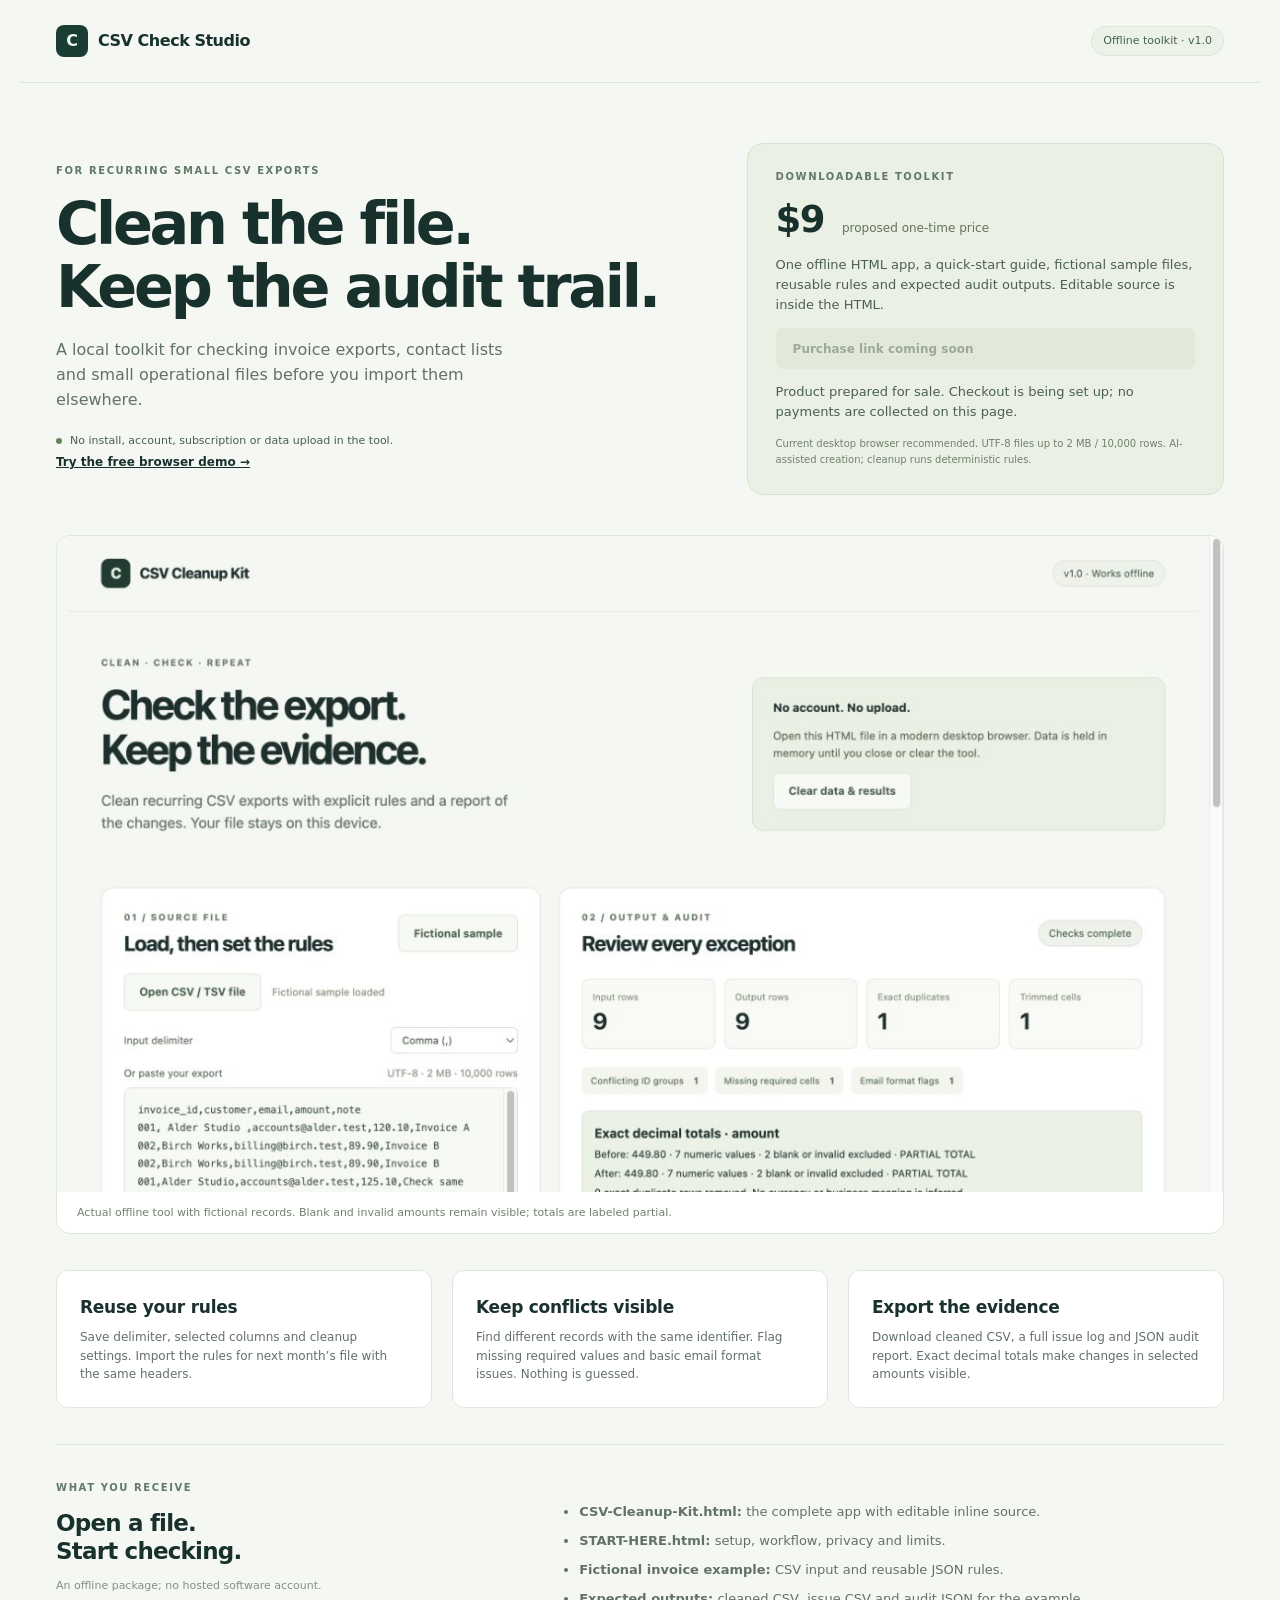
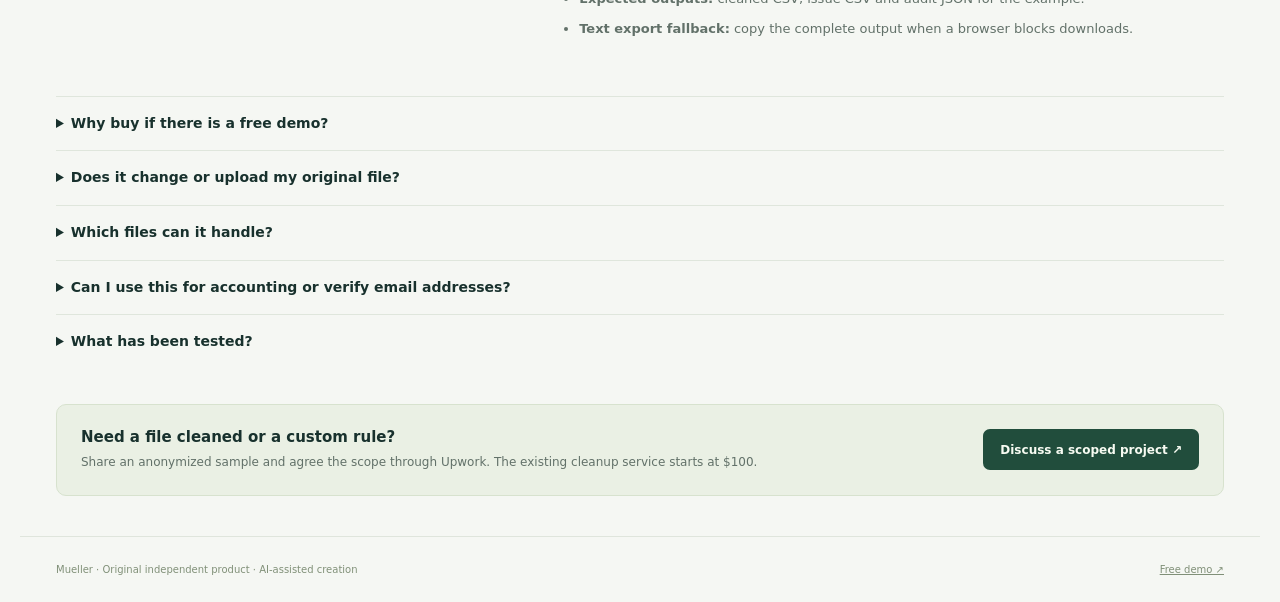
==== kit.html @ 8b0fa78a "Add CSV Cleanup Kit product preview and preserve free demo" ====
<!doctype html><html lang="en"><head><meta charset="utf-8"><meta name="viewport" content="width=device-width,initial-scale=1"><meta name="description" content="An offline CSV cleanup toolkit for small recurring exports. Reusable rules, identifier conflict flags, exact decimal totals and full audit exports."><title>CSV Cleanup Kit · Small exports, checked locally</title><link rel="stylesheet" href="style.css"><style>.product-intro{display:grid;grid-template-columns:1.3fr 1fr;gap:70px;padding:60px 36px 40px;align-items:center}.product-intro h1{font-size:clamp(38px,4.6vw,60px)}.product-shot{margin:0 36px;border:1px solid #dfe6dc;border-radius:14px;overflow:hidden;background:#fff}.product-shot img{display:block;width:100%;height:auto}.product-shot figcaption{padding:12px 20px;color:#71806f;font-size:11px}.benefits{display:grid;grid-template-columns:repeat(3,1fr);gap:20px;padding:36px}.benefits article{padding:23px;border:1px solid #dfe6dc;background:white;border-radius:12px}.benefits h3{margin:0 0 8px;font-size:17px}.benefits p{font-size:12px;color:#627169;margin:0}.included{display:grid;grid-template-columns:1fr 1.5fr;gap:60px;margin:0 36px;padding:35px 0;border-top:1px solid #dfe6dc}.included ul{padding-left:20px;font-size:13px;color:#627169}.included li{margin:9px 0}.faq{margin:0 36px 35px}.faq details{padding:16px 0;border-top:1px solid #dfe6dc;font-size:12px;color:#627169}.faq summary{font-size:14px;color:#18312d;font-weight:650;cursor:pointer}.coming{background:#dbe4d2;color:#506448;width:100%;cursor:default}.no-checkout{font-size:11px;color:#617966}.demo-link{display:inline-flex;align-items:center;gap:10px;margin-top:4px;font-size:12px;font-weight:650}.kit-banner{border:1px solid #d7e2ce;border-radius:10px;background:#eaf0e4;padding:20px 24px;margin:0 36px 40px;display:flex;gap:20px;align-items:center;justify-content:space-between}.kit-banner p{font-size:12px;margin:3px 0;color:#627169}.kit-banner strong{font-size:15px}@media(max-width:850px){.product-intro{gap:25px}.benefits{gap:12px}.included{gap:25px}}@media(max-width:560px){.product-intro{grid-template-columns:1fr;padding:35px 20px}.product-shot,.included,.faq{margin-left:20px;margin-right:20px}.benefits{grid-template-columns:1fr;padding:25px 20px}.included{grid-template-columns:1fr;gap:10px}.kit-banner{margin:0 20px 30px;display:block}.kit-banner .button{margin-top:15px}}</style></head><body>
<header class="topbar"><a class="brand" href="./"><span class="mark">C</span> CSV Check Studio</a><span class="badge">Offline toolkit · v1.0</span></header>
<main><section class="product-intro"><div><p class="eyebrow">FOR RECURRING SMALL CSV EXPORTS</p><h1>Clean the file.<br>Keep the audit trail.</h1><p class="lead">A local toolkit for checking invoice exports, contact lists and small operational files before you import them elsewhere.</p><div class="privacy"><span class="dot"></span>No install, account, subscription or data upload in the tool.</div><a class="demo-link" href="./#demo">Try the free browser demo →</a></div><aside class="offer"><p class="eyebrow">DOWNLOADABLE TOOLKIT</p><div class="price">$9 <span>proposed one-time price</span></div><p>One offline HTML app, a quick-start guide, fictional sample files, reusable rules and expected audit outputs. Editable source is inside the HTML.</p><button class="button coming" disabled>Purchase link coming soon</button><p class="no-checkout">Product prepared for sale. Checkout is being set up; no payments are collected on this page.</p><p class="fine">Current desktop browser recommended. UTF-8 files up to 2 MB / 10,000 rows. AI-assisted creation; cleanup runs deterministic rules.</p></aside></section>
<figure class="product-shot"><img src="kit-cover.jpg" alt="Actual CSV Cleanup Kit interface showing a fictional 9-row invoice export, one duplicate and review flags"><figcaption>Actual offline tool with fictional records. Blank and invalid amounts remain visible; totals are labeled partial.</figcaption></figure>
<section class="benefits"><article><h3>Reuse your rules</h3><p>Save delimiter, selected columns and cleanup settings. Import the rules for next month’s file with the same headers.</p></article><article><h3>Keep conflicts visible</h3><p>Find different records with the same identifier. Flag missing required values and basic email format issues. Nothing is guessed.</p></article><article><h3>Export the evidence</h3><p>Download cleaned CSV, a full issue log and JSON audit report. Exact decimal totals make changes in selected amounts visible.</p></article></section>
<section class="included"><div><p class="eyebrow">WHAT YOU RECEIVE</p><h2>Open a file.<br>Start checking.</h2><p class="small muted">An offline package; no hosted software account.</p></div><ul><li><strong>CSV-Cleanup-Kit.html:</strong> the complete app with editable inline source.</li><li><strong>START-HERE.html:</strong> setup, workflow, privacy and limits.</li><li><strong>Fictional invoice example:</strong> CSV input and reusable JSON rules.</li><li><strong>Expected outputs:</strong> cleaned CSV, issue CSV and audit JSON for the example.</li><li><strong>Text export fallback:</strong> copy the complete output when a browser blocks downloads.</li></ul></section>
<section class="faq"><details><summary>Why buy if there is a free demo?</summary><p>The free demo handles comma-separated CSV, whitespace, exact duplicates and a numeric total. The toolkit adds a self-contained offline file, file import, semicolon / tab input, reusable rules, conflicting identifier flags, required-value checks, basic email format flags and an issue CSV. It includes a guide and expected sample outputs.</p></details><details><summary>Does it change or upload my original file?</summary><p>The tool reads your selected file in memory and exports a separate output. It has no network requests, analytics or external scripts. Keep your original export and review every exception before using the result.</p></details><details><summary>Which files can it handle?</summary><p>UTF-8 CSV / TSV up to 2 MB and 10,000 data rows, with unique nonempty headers. Choose comma, semicolon or tab. Numbers must use dot decimals, without grouping, currency symbols or exponents. Other formats need preparation before import.</p></details><details><summary>Can I use this for accounting or verify email addresses?</summary><p>It flags syntax and reports arithmetic under the rules you choose. It does not certify accounting or tax correctness, validate business meaning, confirm email deliverability or choose which conflicting record is right.</p></details><details><summary>What has been tested?</summary><p>Core checks cover parsing, exact decimals, duplicate and conflict handling, missing values, rule validation and guarded exports. The interface has been checked in the Codex in-app browser. Each product version lists its validation in the guide. No paid customer results or other browser compatibility are implied.</p></details></section>
<aside class="kit-banner"><div><strong>Need a file cleaned or a custom rule?</strong><p>Share an anonymized sample and agree the scope through Upwork. The existing cleanup service starts at $100.</p></div><a class="button primary" href="https://www.upwork.com/freelancers/~01f26bf42914b52bd2" target="_blank" rel="noopener">Discuss a scoped project ↗</a></aside></main>
<footer><span>Mueller · Original independent product · AI-assisted creation</span><a href="./">Free demo ↗</a></footer></body></html>
---- style.css ----
:root{font-family:Inter,ui-sans-serif,system-ui,-apple-system,BlinkMacSystemFont,"Segoe UI",sans-serif;color:#18312d;background:#f5f7f3;line-height:1.55;font-synthesis:none}*{box-sizing:border-box}body{margin:0}a{color:inherit}button,textarea,select{font:inherit}button,a.button{cursor:pointer}button:disabled{opacity:.5;cursor:not-allowed}[hidden]{display:none!important}.topbar,main,footer{max-width:1240px;margin:auto}.topbar{display:flex;align-items:center;justify-content:space-between;padding:25px 36px;border-bottom:1px solid #dfe5de;gap:16px}.brand{display:flex;align-items:center;gap:10px;text-decoration:none;font-weight:750;letter-spacing:-.03em}.mark{display:grid;place-items:center;background:#183d32;color:#ecf9e8;border-radius:8px;width:32px;height:32px}.badge{display:inline-block;font-size:11px;border:1px solid #dce5d9;border-radius:30px;background:#edf2e9;padding:5px 11px;white-space:nowrap;color:#456349}.intro{display:grid;grid-template-columns:1.35fr 1fr;gap:80px;padding:65px 36px 48px;align-items:center}.eyebrow{font-size:10px;letter-spacing:.16em;font-weight:750;color:#617966;margin:0 0 13px}h1{font-size:clamp(36px,4.5vw,60px);line-height:1.07;letter-spacing:-.055em;font-weight:700;margin:0 0 20px}h2{font-size:23px;letter-spacing:-.035em;line-height:1.25;margin:0}h3{font-size:14px;letter-spacing:-.015em;margin:23px 0 10px}.lead{color:#627169;font-size:16px;max-width:470px;margin:0 0 20px}.privacy{display:flex;align-items:center;gap:8px;font-size:11px;color:#46604b}.dot{width:6px;height:6px;border-radius:50%;background:#648559}.offer{background:#eaf0e4;border:1px solid #d7e2ce;border-radius:16px;padding:25px 28px}.price{font-size:37px;letter-spacing:-.045em;line-height:1.2;font-weight:700}.price span{font-size:12px;letter-spacing:0;font-weight:500;margin-left:7px;color:#64735d}.offer>p:not(.eyebrow):not(.fine){font-size:13px;color:#4b6050}.button{display:inline-flex;align-items:center;justify-content:center;gap:15px;min-height:41px;border-radius:7px;border:1px solid transparent;text-decoration:none;padding:10px 16px;font-size:12px;font-weight:650}.primary{color:#f7fbf2;background:#214d3c}.primary:hover{background:#123b2b}.subtle{color:#405d47;background:#f7f9f4;border-color:#dce5d6}.subtle:hover{background:#ebf1e5}.offer .button{width:100%;justify-content:space-between}.fine{font-size:10px;color:#71806f;line-height:1.65;margin:12px 0 0}.workspace{display:grid;grid-template-columns:minmax(0,.87fr) minmax(0,1.2fr);gap:20px;padding:0 36px 35px}.panel{background:#fff;border:1px solid #dfe6dc;border-radius:14px;padding:24px;min-width:0;align-self:start}.panel-title{display:flex;gap:12px;align-items:center;justify-content:space-between}.panel-title .eyebrow{margin-bottom:7px}.muted{color:#85907f}.small{font-size:11px}textarea{width:100%;min-height:220px;resize:vertical;border:1px solid #dae3d7;background:#f7f9f5;border-radius:9px;padding:14px;color:#365044;font-size:11px;font-family:ui-monospace,SFMono-Regular,Menlo,monospace;line-height:1.8}textarea:focus,select:focus,button:focus-visible,a:focus-visible{outline:2px solid #63916b;outline-offset:3px}.rules{display:grid;gap:12px;padding:17px 0 0}.rules label{display:flex;gap:8px;align-items:flex-start;font-size:11px;color:#526b52}.rules input{accent-color:#214d3c;margin:2px 0 0}.select-label{justify-content:space-between;align-items:center!important;flex-wrap:wrap}select{max-width:100%;border:1px solid #dce4d8;border-radius:6px;background:white;padding:6px 8px;font-size:11px;color:#35533c}.input-panel>.button{width:100%;justify-content:space-between;margin-top:18px}.empty{padding:65px 25px;text-align:center;color:#6c806a}.empty h3{font-size:16px}.empty p{font-size:12px;max-width:280px;margin:auto}.grid-icon{border:1px solid #dce7d5;color:#809775;background:#f0f5eb;font-size:28px;display:inline-grid;place-items:center;width:52px;height:52px;border-radius:13px}.metrics{display:grid;grid-template-columns:repeat(4,1fr);gap:10px;margin:24px 0 20px}.metrics>div{border:1px solid #e4e9df;border-radius:8px;padding:11px;background:#f9faf6}.metrics span{font-size:10px;color:#82907b;display:block}.metrics strong{font-size:25px;font-weight:650;line-height:1.5}.totals{background:#eaf1e4;border:1px solid #dae5d2;border-radius:8px;padding:13px;font-size:11px;overflow-wrap:anywhere}.totals strong{font-size:14px}.totals p{margin:4px 0}.table-wrap{overflow:auto;border:1px solid #e4e9df;border-radius:7px;max-height:230px}table{border-collapse:collapse;width:100%;text-align:left;font-size:10px;white-space:nowrap}th{background:#f3f6ef;color:#526d4e;font-weight:650}th,td{padding:8px 11px;border-bottom:1px solid #eef1e9;max-width:220px;overflow:hidden;text-overflow:ellipsis}tr:last-child td{border-bottom:0}td{color:#67775e}.downloads{display:flex;flex-wrap:wrap;gap:8px;margin-top:17px}.downloads .button{font-size:11px}.notice,.error{font-size:11px;color:#875319;background:#fff7e7;border:1px solid #f0ddba;border-radius:6px;padding:10px}.handover{display:grid;grid-template-columns:1fr 1.8fr;gap:35px;padding:36px;margin:0 36px;border-top:1px solid #dfe5dc}.handover ol{margin:0;padding:0;list-style:none;display:grid;grid-template-columns:repeat(3,1fr);gap:25px;counter-reset:steps}.handover li{counter-increment:steps}.handover li:before{content:"0" counter(steps);display:block;font-size:11px;color:#7d9673;margin-bottom:8px}.handover strong{display:block;font-size:13px}.handover li span{display:block;font-size:11px;color:#839079;margin-top:5px}footer{display:flex;justify-content:space-between;gap:20px;border-top:1px solid #dfe5dc;padding:25px 36px;color:#809078;font-size:10px}.sr-only{position:absolute;width:1px;height:1px;padding:0;margin:-1px;overflow:hidden;clip:rect(0,0,0,0);white-space:nowrap;border:0}@media(max-width:850px){.intro{gap:25px;padding-top:40px}.workspace{grid-template-columns:1fr}.empty{padding:40px}.handover{grid-template-columns:1fr;padding:25px 0}}@media(max-width:560px){.topbar{padding:20px}.topbar>.badge{display:none}.intro{grid-template-columns:1fr;padding:35px 20px}.offer{padding:22px}.workspace{padding:0 20px 25px}.panel{padding:18px}.panel-title{flex-wrap:wrap}.metrics{grid-template-columns:repeat(2,1fr)}.handover{margin:0 20px}.handover ol{grid-template-columns:1fr;gap:18px}footer{padding:20px;flex-direction:column;gap:8px}.downloads .button{width:100%}}
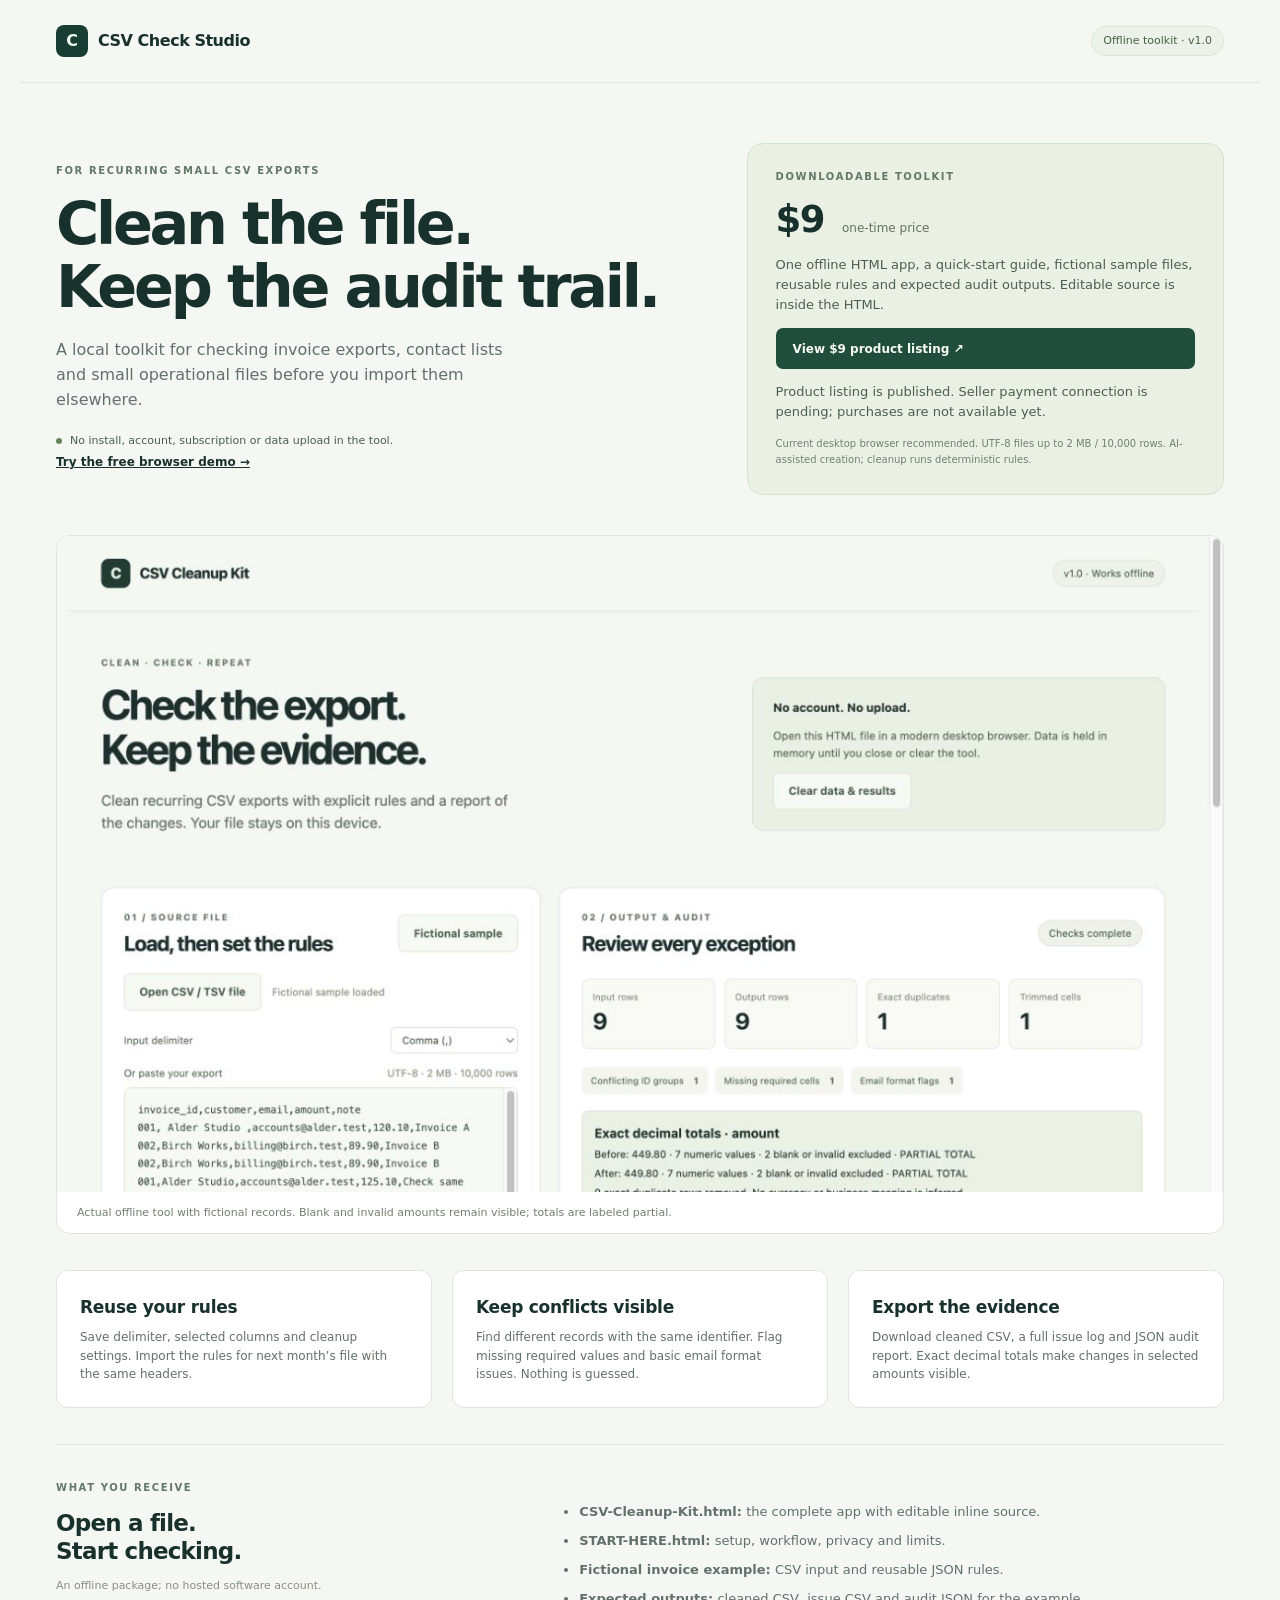
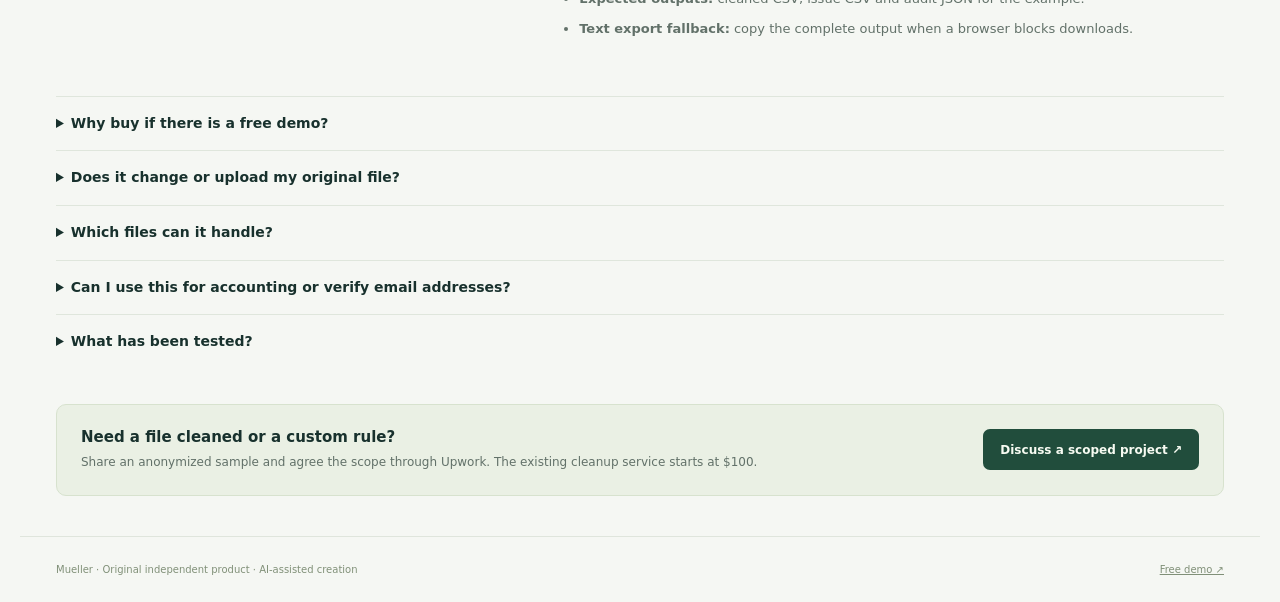
==== commit 0bb2753b: "Link the published product listing and show pending payment setup" ====
--- a/kit.html
+++ b/kit.html
@@ -1,6 +1,6 @@
-<!doctype html><html lang="en"><head><meta charset="utf-8"><meta name="viewport" content="width=device-width,initial-scale=1"><meta name="description" content="An offline CSV cleanup toolkit for small recurring exports. Reusable rules, identifier conflict flags, exact decimal totals and full audit exports."><title>CSV Cleanup Kit · Small exports, checked locally</title><link rel="stylesheet" href="style.css"><style>.product-intro{display:grid;grid-template-columns:1.3fr 1fr;gap:70px;padding:60px 36px 40px;align-items:center}.product-intro h1{font-size:clamp(38px,4.6vw,60px)}.product-shot{margin:0 36px;border:1px solid #dfe6dc;border-radius:14px;overflow:hidden;background:#fff}.product-shot img{display:block;width:100%;height:auto}.product-shot figcaption{padding:12px 20px;color:#71806f;font-size:11px}.benefits{display:grid;grid-template-columns:repeat(3,1fr);gap:20px;padding:36px}.benefits article{padding:23px;border:1px solid #dfe6dc;background:white;border-radius:12px}.benefits h3{margin:0 0 8px;font-size:17px}.benefits p{font-size:12px;color:#627169;margin:0}.included{display:grid;grid-template-columns:1fr 1.5fr;gap:60px;margin:0 36px;padding:35px 0;border-top:1px solid #dfe6dc}.included ul{padding-left:20px;font-size:13px;color:#627169}.included li{margin:9px 0}.faq{margin:0 36px 35px}.faq details{padding:16px 0;border-top:1px solid #dfe6dc;font-size:12px;color:#627169}.faq summary{font-size:14px;color:#18312d;font-weight:650;cursor:pointer}.coming{background:#dbe4d2;color:#506448;width:100%;cursor:default}.no-checkout{font-size:11px;color:#617966}.demo-link{display:inline-flex;align-items:center;gap:10px;margin-top:4px;font-size:12px;font-weight:650}.kit-banner{border:1px solid #d7e2ce;border-radius:10px;background:#eaf0e4;padding:20px 24px;margin:0 36px 40px;display:flex;gap:20px;align-items:center;justify-content:space-between}.kit-banner p{font-size:12px;margin:3px 0;color:#627169}.kit-banner strong{font-size:15px}@media(max-width:850px){.product-intro{gap:25px}.benefits{gap:12px}.included{gap:25px}}@media(max-width:560px){.product-intro{grid-template-columns:1fr;padding:35px 20px}.product-shot,.included,.faq{margin-left:20px;margin-right:20px}.benefits{grid-template-columns:1fr;padding:25px 20px}.included{grid-template-columns:1fr;gap:10px}.kit-banner{margin:0 20px 30px;display:block}.kit-banner .button{margin-top:15px}}</style></head><body>
+<!doctype html><html lang="en"><head><meta charset="utf-8"><meta name="viewport" content="width=device-width,initial-scale=1"><meta name="description" content="An offline CSV cleanup toolkit for small recurring exports. Reusable rules, identifier conflict flags, exact decimal totals and full audit exports."><title>CSV Cleanup Kit · Small exports, checked locally</title><meta property="og:title" content="CSV Cleanup Kit · $9 offline toolkit"><meta property="og:description" content="Reusable rules, identifier conflict flags, exact decimal checks and audit exports for small CSV files."><meta property="og:image" content="https://muelleryu.github.io/csv-check-studio/kit-cover.jpg"><meta property="og:url" content="https://muelleryu.github.io/csv-check-studio/kit.html"><link rel="stylesheet" href="style.css"><style>.product-intro{display:grid;grid-template-columns:1.3fr 1fr;gap:70px;padding:60px 36px 40px;align-items:center}.product-intro h1{font-size:clamp(38px,4.6vw,60px)}.product-shot{margin:0 36px;border:1px solid #dfe6dc;border-radius:14px;overflow:hidden;background:#fff}.product-shot img{display:block;width:100%;height:auto}.product-shot figcaption{padding:12px 20px;color:#71806f;font-size:11px}.benefits{display:grid;grid-template-columns:repeat(3,1fr);gap:20px;padding:36px}.benefits article{padding:23px;border:1px solid #dfe6dc;background:white;border-radius:12px}.benefits h3{margin:0 0 8px;font-size:17px}.benefits p{font-size:12px;color:#627169;margin:0}.included{display:grid;grid-template-columns:1fr 1.5fr;gap:60px;margin:0 36px;padding:35px 0;border-top:1px solid #dfe6dc}.included ul{padding-left:20px;font-size:13px;color:#627169}.included li{margin:9px 0}.faq{margin:0 36px 35px}.faq details{padding:16px 0;border-top:1px solid #dfe6dc;font-size:12px;color:#627169}.faq summary{font-size:14px;color:#18312d;font-weight:650;cursor:pointer}.coming{background:#dbe4d2;color:#506448;width:100%;cursor:default}.no-checkout{font-size:11px;color:#617966}.demo-link{display:inline-flex;align-items:center;gap:10px;margin-top:4px;font-size:12px;font-weight:650}.kit-banner{border:1px solid #d7e2ce;border-radius:10px;background:#eaf0e4;padding:20px 24px;margin:0 36px 40px;display:flex;gap:20px;align-items:center;justify-content:space-between}.kit-banner p{font-size:12px;margin:3px 0;color:#627169}.kit-banner strong{font-size:15px}@media(max-width:850px){.product-intro{gap:25px}.benefits{gap:12px}.included{gap:25px}}@media(max-width:560px){.product-intro{grid-template-columns:1fr;padding:35px 20px}.product-shot,.included,.faq{margin-left:20px;margin-right:20px}.benefits{grid-template-columns:1fr;padding:25px 20px}.included{grid-template-columns:1fr;gap:10px}.kit-banner{margin:0 20px 30px;display:block}.kit-banner .button{margin-top:15px}}</style></head><body>
 <header class="topbar"><a class="brand" href="./"><span class="mark">C</span> CSV Check Studio</a><span class="badge">Offline toolkit · v1.0</span></header>
-<main><section class="product-intro"><div><p class="eyebrow">FOR RECURRING SMALL CSV EXPORTS</p><h1>Clean the file.<br>Keep the audit trail.</h1><p class="lead">A local toolkit for checking invoice exports, contact lists and small operational files before you import them elsewhere.</p><div class="privacy"><span class="dot"></span>No install, account, subscription or data upload in the tool.</div><a class="demo-link" href="./#demo">Try the free browser demo →</a></div><aside class="offer"><p class="eyebrow">DOWNLOADABLE TOOLKIT</p><div class="price">$9 <span>proposed one-time price</span></div><p>One offline HTML app, a quick-start guide, fictional sample files, reusable rules and expected audit outputs. Editable source is inside the HTML.</p><button class="button coming" disabled>Purchase link coming soon</button><p class="no-checkout">Product prepared for sale. Checkout is being set up; no payments are collected on this page.</p><p class="fine">Current desktop browser recommended. UTF-8 files up to 2 MB / 10,000 rows. AI-assisted creation; cleanup runs deterministic rules.</p></aside></section>
+<main><section class="product-intro"><div><p class="eyebrow">FOR RECURRING SMALL CSV EXPORTS</p><h1>Clean the file.<br>Keep the audit trail.</h1><p class="lead">A local toolkit for checking invoice exports, contact lists and small operational files before you import them elsewhere.</p><div class="privacy"><span class="dot"></span>No install, account, subscription or data upload in the tool.</div><a class="demo-link" href="./#demo">Try the free browser demo →</a></div><aside class="offer"><p class="eyebrow">DOWNLOADABLE TOOLKIT</p><div class="price">$9 <span>one-time price</span></div><p>One offline HTML app, a quick-start guide, fictional sample files, reusable rules and expected audit outputs. Editable source is inside the HTML.</p><a class="button primary" href="https://payhip.com/b/r3JDO" target="_blank" rel="noopener">View $9 product listing ↗</a><p class="no-checkout">Product listing is published. Seller payment connection is pending; purchases are not available yet.</p><p class="fine">Current desktop browser recommended. UTF-8 files up to 2 MB / 10,000 rows. AI-assisted creation; cleanup runs deterministic rules.</p></aside></section>
 <figure class="product-shot"><img src="kit-cover.jpg" alt="Actual CSV Cleanup Kit interface showing a fictional 9-row invoice export, one duplicate and review flags"><figcaption>Actual offline tool with fictional records. Blank and invalid amounts remain visible; totals are labeled partial.</figcaption></figure>
 <section class="benefits"><article><h3>Reuse your rules</h3><p>Save delimiter, selected columns and cleanup settings. Import the rules for next month’s file with the same headers.</p></article><article><h3>Keep conflicts visible</h3><p>Find different records with the same identifier. Flag missing required values and basic email format issues. Nothing is guessed.</p></article><article><h3>Export the evidence</h3><p>Download cleaned CSV, a full issue log and JSON audit report. Exact decimal totals make changes in selected amounts visible.</p></article></section>
 <section class="included"><div><p class="eyebrow">WHAT YOU RECEIVE</p><h2>Open a file.<br>Start checking.</h2><p class="small muted">An offline package; no hosted software account.</p></div><ul><li><strong>CSV-Cleanup-Kit.html:</strong> the complete app with editable inline source.</li><li><strong>START-HERE.html:</strong> setup, workflow, privacy and limits.</li><li><strong>Fictional invoice example:</strong> CSV input and reusable JSON rules.</li><li><strong>Expected outputs:</strong> cleaned CSV, issue CSV and audit JSON for the example.</li><li><strong>Text export fallback:</strong> copy the complete output when a browser blocks downloads.</li></ul></section>
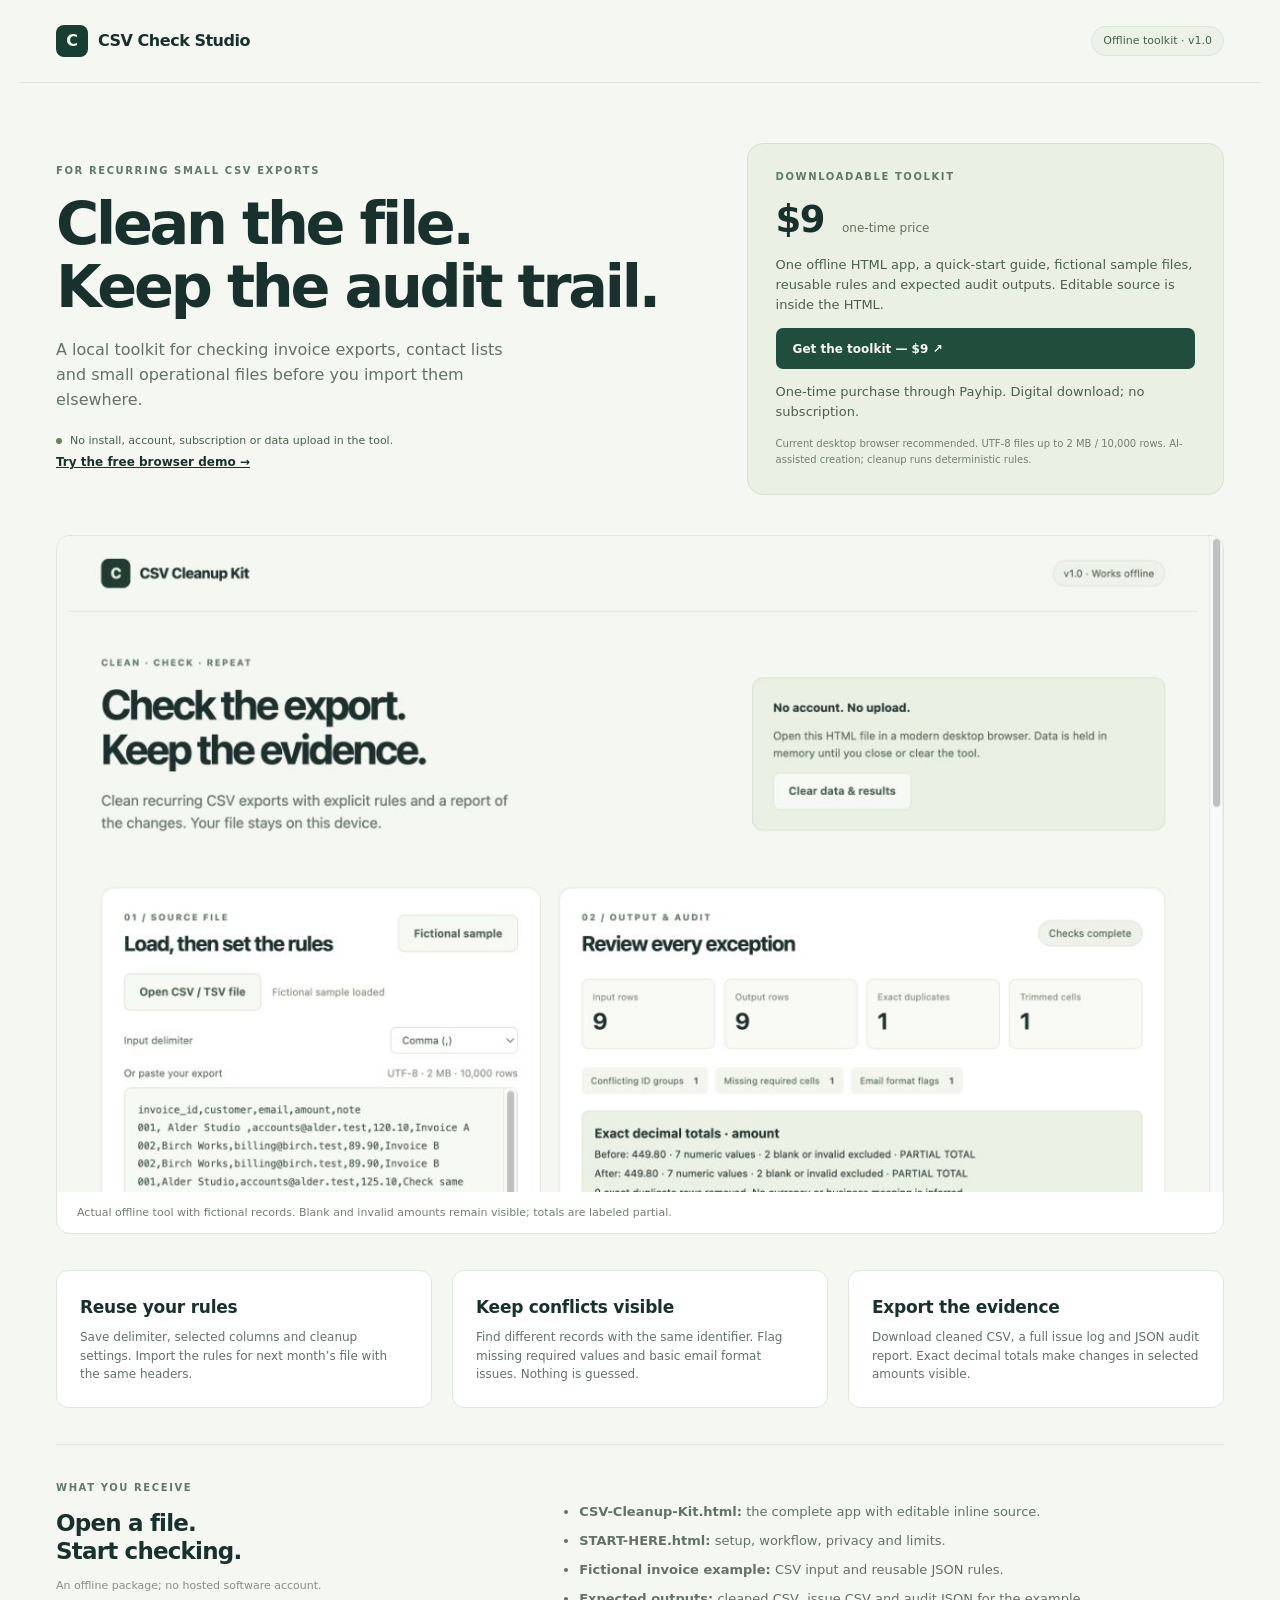
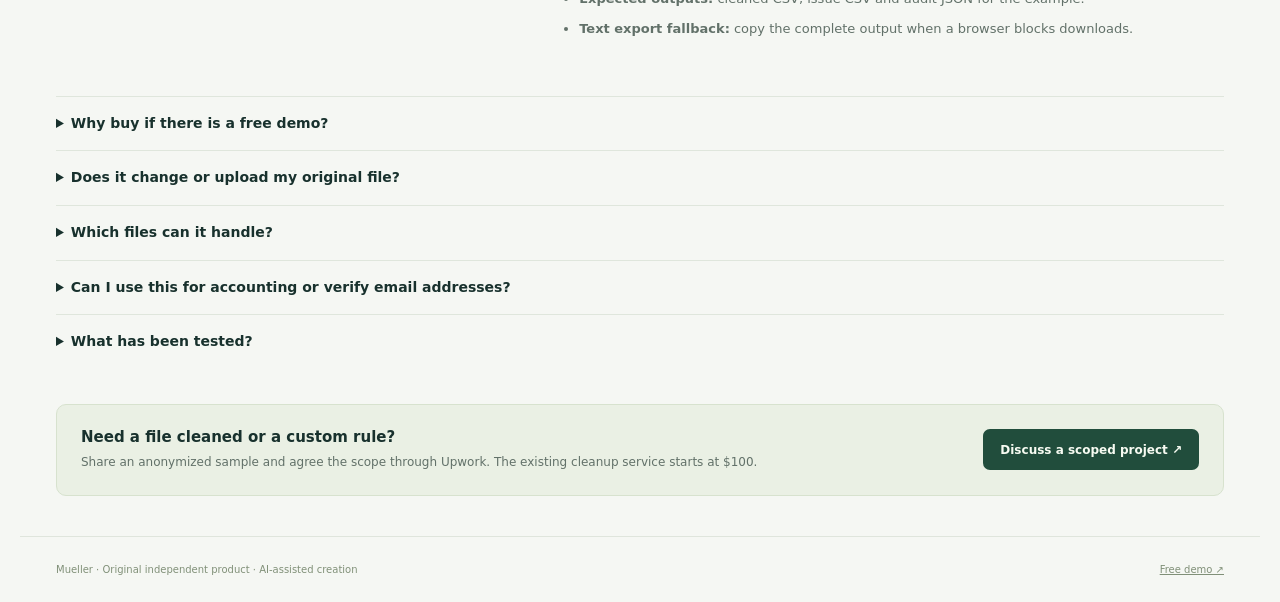
==== commit 318a5cfb: "Enable product purchase link after payment setup and free delivery check" ====
--- a/kit.html
+++ b/kit.html
@@ -1,6 +1,6 @@
 <!doctype html><html lang="en"><head><meta charset="utf-8"><meta name="viewport" content="width=device-width,initial-scale=1"><meta name="description" content="An offline CSV cleanup toolkit for small recurring exports. Reusable rules, identifier conflict flags, exact decimal totals and full audit exports."><title>CSV Cleanup Kit · Small exports, checked locally</title><meta property="og:title" content="CSV Cleanup Kit · $9 offline toolkit"><meta property="og:description" content="Reusable rules, identifier conflict flags, exact decimal checks and audit exports for small CSV files."><meta property="og:image" content="https://muelleryu.github.io/csv-check-studio/kit-cover.jpg"><meta property="og:url" content="https://muelleryu.github.io/csv-check-studio/kit.html"><link rel="stylesheet" href="style.css"><style>.product-intro{display:grid;grid-template-columns:1.3fr 1fr;gap:70px;padding:60px 36px 40px;align-items:center}.product-intro h1{font-size:clamp(38px,4.6vw,60px)}.product-shot{margin:0 36px;border:1px solid #dfe6dc;border-radius:14px;overflow:hidden;background:#fff}.product-shot img{display:block;width:100%;height:auto}.product-shot figcaption{padding:12px 20px;color:#71806f;font-size:11px}.benefits{display:grid;grid-template-columns:repeat(3,1fr);gap:20px;padding:36px}.benefits article{padding:23px;border:1px solid #dfe6dc;background:white;border-radius:12px}.benefits h3{margin:0 0 8px;font-size:17px}.benefits p{font-size:12px;color:#627169;margin:0}.included{display:grid;grid-template-columns:1fr 1.5fr;gap:60px;margin:0 36px;padding:35px 0;border-top:1px solid #dfe6dc}.included ul{padding-left:20px;font-size:13px;color:#627169}.included li{margin:9px 0}.faq{margin:0 36px 35px}.faq details{padding:16px 0;border-top:1px solid #dfe6dc;font-size:12px;color:#627169}.faq summary{font-size:14px;color:#18312d;font-weight:650;cursor:pointer}.coming{background:#dbe4d2;color:#506448;width:100%;cursor:default}.no-checkout{font-size:11px;color:#617966}.demo-link{display:inline-flex;align-items:center;gap:10px;margin-top:4px;font-size:12px;font-weight:650}.kit-banner{border:1px solid #d7e2ce;border-radius:10px;background:#eaf0e4;padding:20px 24px;margin:0 36px 40px;display:flex;gap:20px;align-items:center;justify-content:space-between}.kit-banner p{font-size:12px;margin:3px 0;color:#627169}.kit-banner strong{font-size:15px}@media(max-width:850px){.product-intro{gap:25px}.benefits{gap:12px}.included{gap:25px}}@media(max-width:560px){.product-intro{grid-template-columns:1fr;padding:35px 20px}.product-shot,.included,.faq{margin-left:20px;margin-right:20px}.benefits{grid-template-columns:1fr;padding:25px 20px}.included{grid-template-columns:1fr;gap:10px}.kit-banner{margin:0 20px 30px;display:block}.kit-banner .button{margin-top:15px}}</style></head><body>
 <header class="topbar"><a class="brand" href="./"><span class="mark">C</span> CSV Check Studio</a><span class="badge">Offline toolkit · v1.0</span></header>
-<main><section class="product-intro"><div><p class="eyebrow">FOR RECURRING SMALL CSV EXPORTS</p><h1>Clean the file.<br>Keep the audit trail.</h1><p class="lead">A local toolkit for checking invoice exports, contact lists and small operational files before you import them elsewhere.</p><div class="privacy"><span class="dot"></span>No install, account, subscription or data upload in the tool.</div><a class="demo-link" href="./#demo">Try the free browser demo →</a></div><aside class="offer"><p class="eyebrow">DOWNLOADABLE TOOLKIT</p><div class="price">$9 <span>one-time price</span></div><p>One offline HTML app, a quick-start guide, fictional sample files, reusable rules and expected audit outputs. Editable source is inside the HTML.</p><a class="button primary" href="https://payhip.com/b/r3JDO" target="_blank" rel="noopener">View $9 product listing ↗</a><p class="no-checkout">Product listing is published. Seller payment connection is pending; purchases are not available yet.</p><p class="fine">Current desktop browser recommended. UTF-8 files up to 2 MB / 10,000 rows. AI-assisted creation; cleanup runs deterministic rules.</p></aside></section>
+<main><section class="product-intro"><div><p class="eyebrow">FOR RECURRING SMALL CSV EXPORTS</p><h1>Clean the file.<br>Keep the audit trail.</h1><p class="lead">A local toolkit for checking invoice exports, contact lists and small operational files before you import them elsewhere.</p><div class="privacy"><span class="dot"></span>No install, account, subscription or data upload in the tool.</div><a class="demo-link" href="./#demo">Try the free browser demo →</a></div><aside class="offer"><p class="eyebrow">DOWNLOADABLE TOOLKIT</p><div class="price">$9 <span>one-time price</span></div><p>One offline HTML app, a quick-start guide, fictional sample files, reusable rules and expected audit outputs. Editable source is inside the HTML.</p><a class="button primary" href="https://payhip.com/b/r3JDO" target="_blank" rel="noopener">Get the toolkit — $9 ↗</a><p class="no-checkout">One-time purchase through Payhip. Digital download; no subscription.</p><p class="fine">Current desktop browser recommended. UTF-8 files up to 2 MB / 10,000 rows. AI-assisted creation; cleanup runs deterministic rules.</p></aside></section>
 <figure class="product-shot"><img src="kit-cover.jpg" alt="Actual CSV Cleanup Kit interface showing a fictional 9-row invoice export, one duplicate and review flags"><figcaption>Actual offline tool with fictional records. Blank and invalid amounts remain visible; totals are labeled partial.</figcaption></figure>
 <section class="benefits"><article><h3>Reuse your rules</h3><p>Save delimiter, selected columns and cleanup settings. Import the rules for next month’s file with the same headers.</p></article><article><h3>Keep conflicts visible</h3><p>Find different records with the same identifier. Flag missing required values and basic email format issues. Nothing is guessed.</p></article><article><h3>Export the evidence</h3><p>Download cleaned CSV, a full issue log and JSON audit report. Exact decimal totals make changes in selected amounts visible.</p></article></section>
 <section class="included"><div><p class="eyebrow">WHAT YOU RECEIVE</p><h2>Open a file.<br>Start checking.</h2><p class="small muted">An offline package; no hosted software account.</p></div><ul><li><strong>CSV-Cleanup-Kit.html:</strong> the complete app with editable inline source.</li><li><strong>START-HERE.html:</strong> setup, workflow, privacy and limits.</li><li><strong>Fictional invoice example:</strong> CSV input and reusable JSON rules.</li><li><strong>Expected outputs:</strong> cleaned CSV, issue CSV and audit JSON for the example.</li><li><strong>Text export fallback:</strong> copy the complete output when a browser blocks downloads.</li></ul></section>
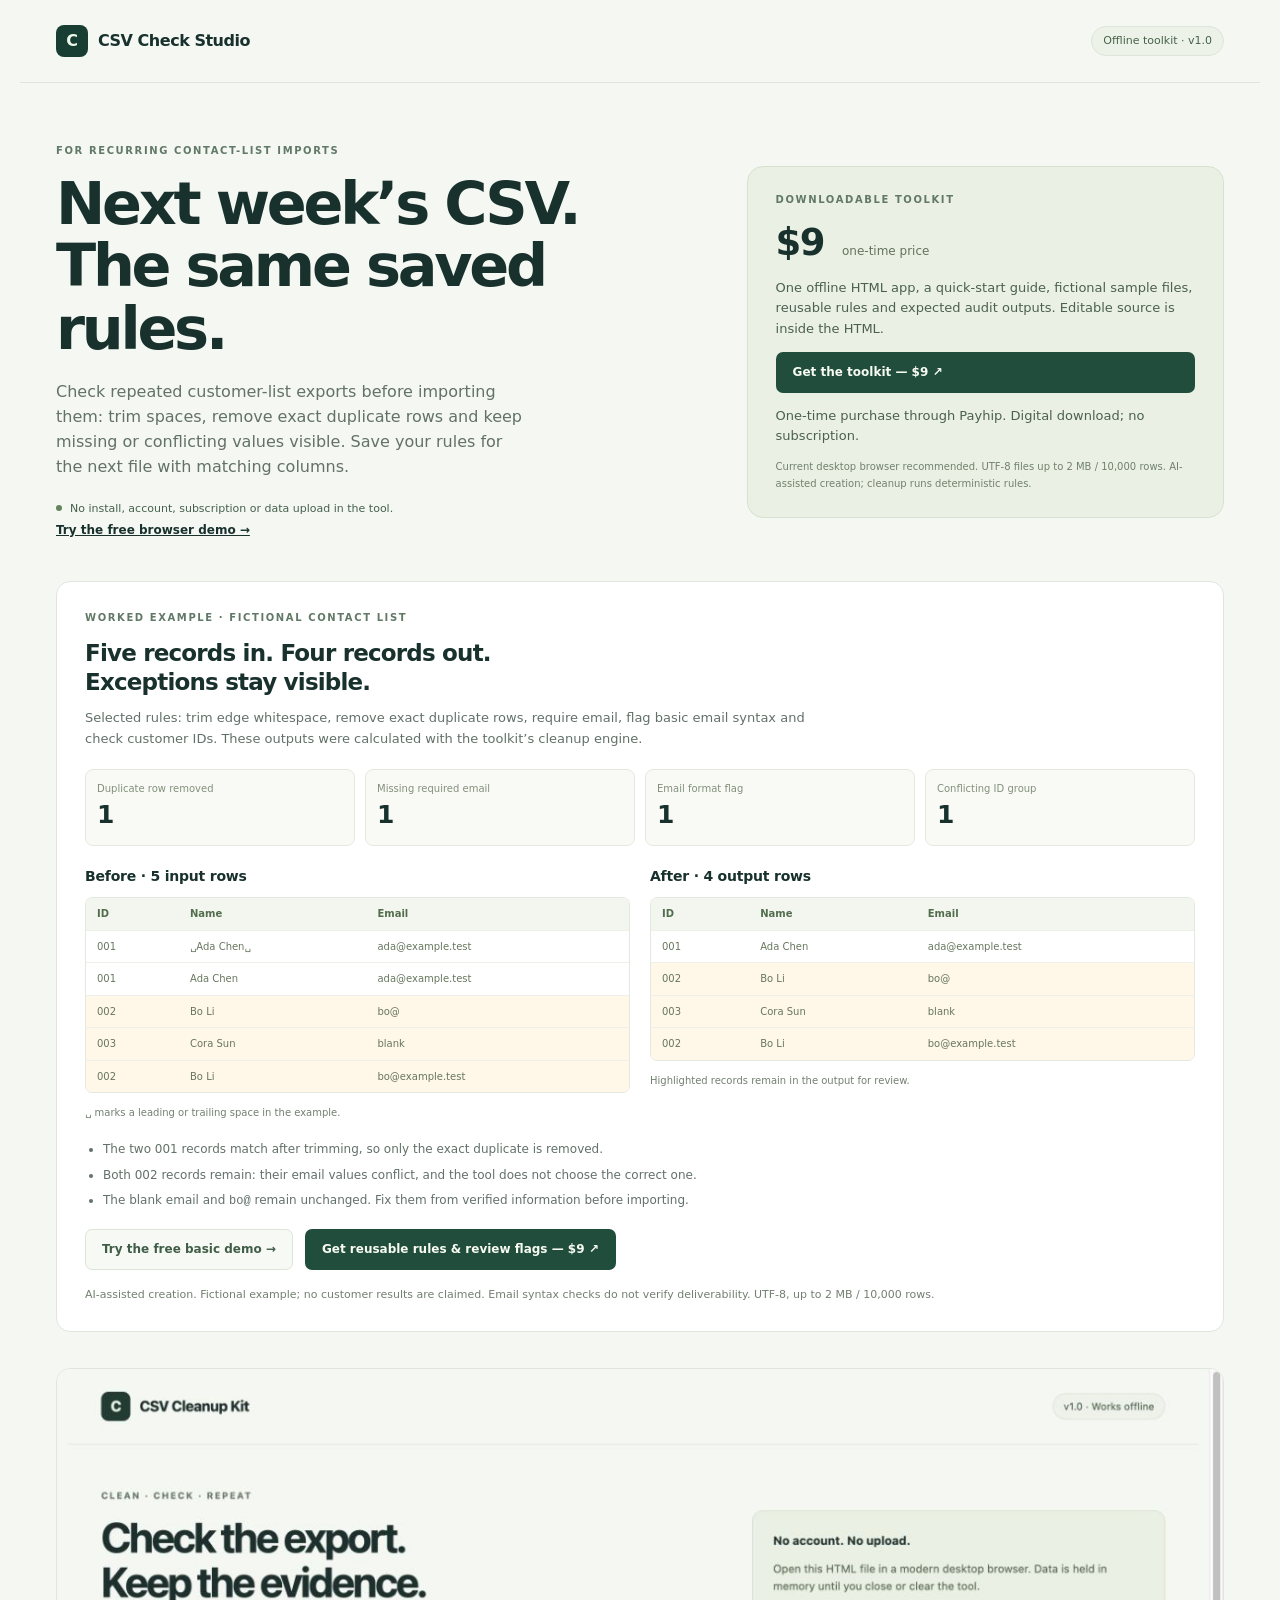
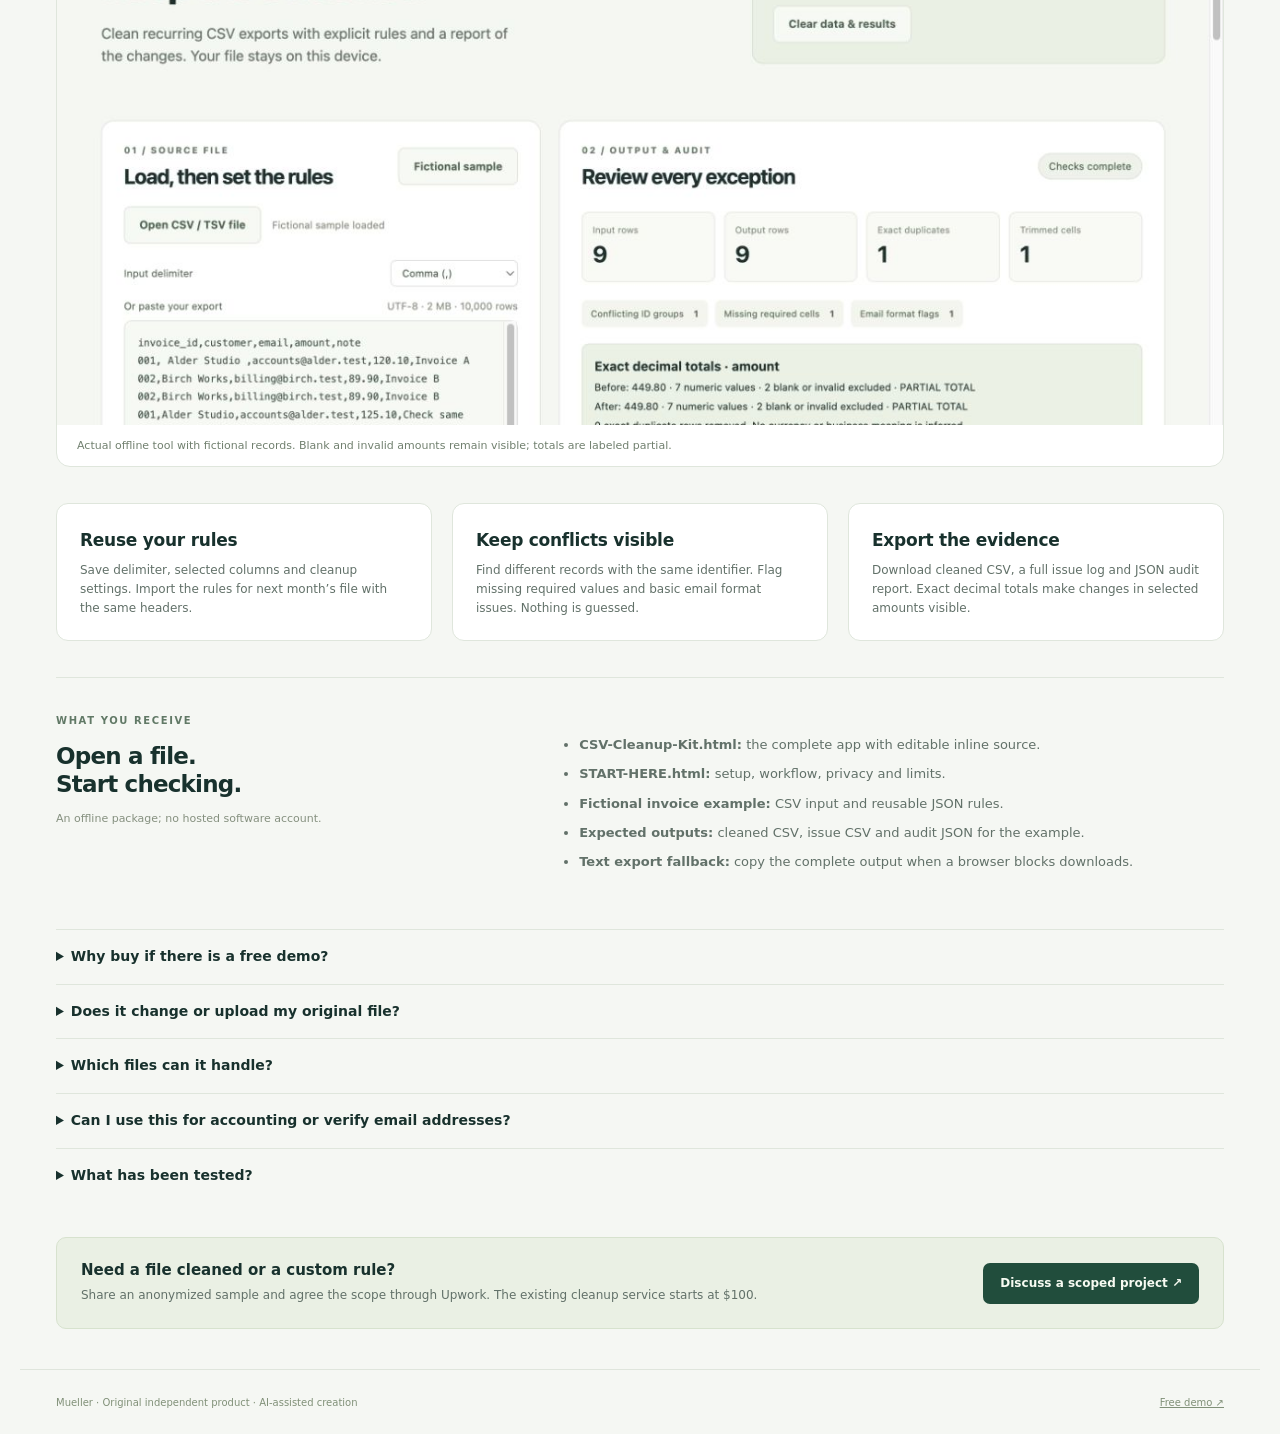
==== commit 0c441519: "Show verified contact-list cleanup example in product preview" ====
--- a/kit.html
+++ b/kit.html
@@ -1,6 +1,7 @@
-<!doctype html><html lang="en"><head><meta charset="utf-8"><meta name="viewport" content="width=device-width,initial-scale=1"><meta name="description" content="An offline CSV cleanup toolkit for small recurring exports. Reusable rules, identifier conflict flags, exact decimal totals and full audit exports."><title>CSV Cleanup Kit · Small exports, checked locally</title><meta property="og:title" content="CSV Cleanup Kit · $9 offline toolkit"><meta property="og:description" content="Reusable rules, identifier conflict flags, exact decimal checks and audit exports for small CSV files."><meta property="og:image" content="https://muelleryu.github.io/csv-check-studio/kit-cover.jpg"><meta property="og:url" content="https://muelleryu.github.io/csv-check-studio/kit.html"><link rel="stylesheet" href="style.css"><style>.product-intro{display:grid;grid-template-columns:1.3fr 1fr;gap:70px;padding:60px 36px 40px;align-items:center}.product-intro h1{font-size:clamp(38px,4.6vw,60px)}.product-shot{margin:0 36px;border:1px solid #dfe6dc;border-radius:14px;overflow:hidden;background:#fff}.product-shot img{display:block;width:100%;height:auto}.product-shot figcaption{padding:12px 20px;color:#71806f;font-size:11px}.benefits{display:grid;grid-template-columns:repeat(3,1fr);gap:20px;padding:36px}.benefits article{padding:23px;border:1px solid #dfe6dc;background:white;border-radius:12px}.benefits h3{margin:0 0 8px;font-size:17px}.benefits p{font-size:12px;color:#627169;margin:0}.included{display:grid;grid-template-columns:1fr 1.5fr;gap:60px;margin:0 36px;padding:35px 0;border-top:1px solid #dfe6dc}.included ul{padding-left:20px;font-size:13px;color:#627169}.included li{margin:9px 0}.faq{margin:0 36px 35px}.faq details{padding:16px 0;border-top:1px solid #dfe6dc;font-size:12px;color:#627169}.faq summary{font-size:14px;color:#18312d;font-weight:650;cursor:pointer}.coming{background:#dbe4d2;color:#506448;width:100%;cursor:default}.no-checkout{font-size:11px;color:#617966}.demo-link{display:inline-flex;align-items:center;gap:10px;margin-top:4px;font-size:12px;font-weight:650}.kit-banner{border:1px solid #d7e2ce;border-radius:10px;background:#eaf0e4;padding:20px 24px;margin:0 36px 40px;display:flex;gap:20px;align-items:center;justify-content:space-between}.kit-banner p{font-size:12px;margin:3px 0;color:#627169}.kit-banner strong{font-size:15px}@media(max-width:850px){.product-intro{gap:25px}.benefits{gap:12px}.included{gap:25px}}@media(max-width:560px){.product-intro{grid-template-columns:1fr;padding:35px 20px}.product-shot,.included,.faq{margin-left:20px;margin-right:20px}.benefits{grid-template-columns:1fr;padding:25px 20px}.included{grid-template-columns:1fr;gap:10px}.kit-banner{margin:0 20px 30px;display:block}.kit-banner .button{margin-top:15px}}</style></head><body>
+<!doctype html><html lang="en"><head><meta charset="utf-8"><meta name="viewport" content="width=device-width,initial-scale=1"><meta name="description" content="An offline CSV cleanup toolkit for small recurring exports. Reusable rules, identifier conflict flags, exact decimal totals and full audit exports."><title>CSV Cleanup Kit · Small exports, checked locally</title><meta property="og:title" content="CSV Cleanup Kit · $9 offline toolkit"><meta property="og:description" content="Reusable rules, identifier conflict flags, exact decimal checks and audit exports for small CSV files."><meta property="og:image" content="https://muelleryu.github.io/csv-check-studio/kit-cover.jpg"><meta property="og:url" content="https://muelleryu.github.io/csv-check-studio/kit.html"><link rel="stylesheet" href="style.css"><style>.product-intro{display:grid;grid-template-columns:1.3fr 1fr;gap:70px;padding:60px 36px 40px;align-items:center}.product-intro h1{font-size:clamp(38px,4.6vw,60px)}.product-shot{margin:0 36px;border:1px solid #dfe6dc;border-radius:14px;overflow:hidden;background:#fff}.product-shot img{display:block;width:100%;height:auto}.product-shot figcaption{padding:12px 20px;color:#71806f;font-size:11px}.benefits{display:grid;grid-template-columns:repeat(3,1fr);gap:20px;padding:36px}.benefits article{padding:23px;border:1px solid #dfe6dc;background:white;border-radius:12px}.benefits h3{margin:0 0 8px;font-size:17px}.benefits p{font-size:12px;color:#627169;margin:0}.included{display:grid;grid-template-columns:1fr 1.5fr;gap:60px;margin:0 36px;padding:35px 0;border-top:1px solid #dfe6dc}.included ul{padding-left:20px;font-size:13px;color:#627169}.included li{margin:9px 0}.faq{margin:0 36px 35px}.faq details{padding:16px 0;border-top:1px solid #dfe6dc;font-size:12px;color:#627169}.faq summary{font-size:14px;color:#18312d;font-weight:650;cursor:pointer}.coming{background:#dbe4d2;color:#506448;width:100%;cursor:default}.no-checkout{font-size:11px;color:#617966}.demo-link{display:inline-flex;align-items:center;gap:10px;margin-top:4px;font-size:12px;font-weight:650}.kit-banner{border:1px solid #d7e2ce;border-radius:10px;background:#eaf0e4;padding:20px 24px;margin:0 36px 40px;display:flex;gap:20px;align-items:center;justify-content:space-between}.kit-banner p{font-size:12px;margin:3px 0;color:#627169}.kit-banner strong{font-size:15px}@media(max-width:850px){.product-intro{gap:25px}.benefits{gap:12px}.included{gap:25px}}@media(max-width:560px){.product-intro{grid-template-columns:1fr;padding:35px 20px}.product-shot,.included,.faq{margin-left:20px;margin-right:20px}.benefits{grid-template-columns:1fr;padding:25px 20px}.included{grid-template-columns:1fr;gap:10px}.kit-banner{margin:0 20px 30px;display:block}.kit-banner .button{margin-top:15px}}.contact-example{margin:0 36px 36px;padding:28px;border:1px solid #dfe6dc;border-radius:14px;background:#fff;scroll-margin-top:20px}.contact-example>.lead{max-width:760px;font-size:13px;margin-top:12px}.contact-example .metrics{margin:20px 0}.example-tables{display:grid;grid-template-columns:minmax(0,1fr) minmax(0,1fr);gap:20px}.example-tables>div{min-width:0}.example-tables h3{margin:0 0 10px}.example-tables td{max-width:none}.example-tables .table-wrap{max-height:none}.example-flag{background:#fff7e7}.example-notes{font-size:12px;color:#627169;padding-left:18px;margin:18px 0}.example-notes li{margin:7px 0}.example-actions{display:flex;gap:12px;flex-wrap:wrap}.example-disclosure{font-size:11px;color:#71806f;margin:16px 0 0}@media(max-width:850px){.example-tables{grid-template-columns:1fr}}@media(max-width:560px){.contact-example{margin:0 20px 25px;padding:18px}.example-actions .button{width:100%}}</style></head><body>
 <header class="topbar"><a class="brand" href="./"><span class="mark">C</span> CSV Check Studio</a><span class="badge">Offline toolkit · v1.0</span></header>
-<main><section class="product-intro"><div><p class="eyebrow">FOR RECURRING SMALL CSV EXPORTS</p><h1>Clean the file.<br>Keep the audit trail.</h1><p class="lead">A local toolkit for checking invoice exports, contact lists and small operational files before you import them elsewhere.</p><div class="privacy"><span class="dot"></span>No install, account, subscription or data upload in the tool.</div><a class="demo-link" href="./#demo">Try the free browser demo →</a></div><aside class="offer"><p class="eyebrow">DOWNLOADABLE TOOLKIT</p><div class="price">$9 <span>one-time price</span></div><p>One offline HTML app, a quick-start guide, fictional sample files, reusable rules and expected audit outputs. Editable source is inside the HTML.</p><a class="button primary" href="https://payhip.com/b/r3JDO" target="_blank" rel="noopener">Get the toolkit — $9 ↗</a><p class="no-checkout">One-time purchase through Payhip. Digital download; no subscription.</p><p class="fine">Current desktop browser recommended. UTF-8 files up to 2 MB / 10,000 rows. AI-assisted creation; cleanup runs deterministic rules.</p></aside></section>
+<main><section class="product-intro"><div><p class="eyebrow">FOR RECURRING CONTACT-LIST IMPORTS</p><h1>Next week’s CSV.<br>The same saved rules.</h1><p class="lead">Check repeated customer-list exports before importing them: trim spaces, remove exact duplicate rows and keep missing or conflicting values visible. Save your rules for the next file with matching columns.</p><div class="privacy"><span class="dot"></span>No install, account, subscription or data upload in the tool.</div><a class="demo-link" href="./#demo">Try the free browser demo →</a></div><aside class="offer"><p class="eyebrow">DOWNLOADABLE TOOLKIT</p><div class="price">$9 <span>one-time price</span></div><p>One offline HTML app, a quick-start guide, fictional sample files, reusable rules and expected audit outputs. Editable source is inside the HTML.</p><a class="button primary" href="https://payhip.com/b/r3JDO" target="_blank" rel="noopener">Get the toolkit — $9 ↗</a><p class="no-checkout">One-time purchase through Payhip. Digital download; no subscription.</p><p class="fine">Current desktop browser recommended. UTF-8 files up to 2 MB / 10,000 rows. AI-assisted creation; cleanup runs deterministic rules.</p></aside></section>
+<section id="contact-example" class="contact-example" aria-labelledby="contact-example-title"><p class="eyebrow">WORKED EXAMPLE · FICTIONAL CONTACT LIST</p><h2 id="contact-example-title">Five records in. Four records out.<br>Exceptions stay visible.</h2><p class="lead">Selected rules: trim edge whitespace, remove exact duplicate rows, require email, flag basic email syntax and check customer IDs. These outputs were calculated with the toolkit’s cleanup engine.</p><div class="metrics"><div><span>Duplicate row removed</span><strong>1</strong></div><div><span>Missing required email</span><strong>1</strong></div><div><span>Email format flag</span><strong>1</strong></div><div><span>Conflicting ID group</span><strong>1</strong></div></div><div class="example-tables"><div><h3>Before · 5 input rows</h3><div class="table-wrap"><table aria-label="Fictional contact-list input"><thead><tr><th scope="col">ID</th><th scope="col">Name</th><th scope="col">Email</th></tr></thead><tbody><tr><td>001</td><td>␣Ada Chen␣</td><td>ada@example.test</td></tr><tr><td>001</td><td>Ada Chen</td><td>ada@example.test</td></tr><tr class="example-flag"><td>002</td><td>Bo Li</td><td>bo@</td></tr><tr class="example-flag"><td>003</td><td>Cora Sun</td><td><em>blank</em></td></tr><tr class="example-flag"><td>002</td><td>Bo Li</td><td>bo@example.test</td></tr></tbody></table></div><p class="fine">␣ marks a leading or trailing space in the example.</p></div><div><h3>After · 4 output rows</h3><div class="table-wrap"><table aria-label="Calculated fictional contact-list output"><thead><tr><th scope="col">ID</th><th scope="col">Name</th><th scope="col">Email</th></tr></thead><tbody><tr><td>001</td><td>Ada Chen</td><td>ada@example.test</td></tr><tr class="example-flag"><td>002</td><td>Bo Li</td><td>bo@</td></tr><tr class="example-flag"><td>003</td><td>Cora Sun</td><td><em>blank</em></td></tr><tr class="example-flag"><td>002</td><td>Bo Li</td><td>bo@example.test</td></tr></tbody></table></div><p class="fine">Highlighted records remain in the output for review.</p></div></div><ul class="example-notes"><li>The two 001 records match after trimming, so only the exact duplicate is removed.</li><li>Both 002 records remain: their email values conflict, and the tool does not choose the correct one.</li><li>The blank email and <code>bo@</code> remain unchanged. Fix them from verified information before importing.</li></ul><div class="example-actions"><a class="button subtle" href="./#demo">Try the free basic demo →</a><a class="button primary" href="https://payhip.com/b/r3JDO" target="_blank" rel="noopener">Get reusable rules &amp; review flags — $9 ↗</a></div><p class="example-disclosure">AI-assisted creation. Fictional example; no customer results are claimed. Email syntax checks do not verify deliverability. UTF-8, up to 2 MB / 10,000 rows.</p></section>
 <figure class="product-shot"><img src="kit-cover.jpg" alt="Actual CSV Cleanup Kit interface showing a fictional 9-row invoice export, one duplicate and review flags"><figcaption>Actual offline tool with fictional records. Blank and invalid amounts remain visible; totals are labeled partial.</figcaption></figure>
 <section class="benefits"><article><h3>Reuse your rules</h3><p>Save delimiter, selected columns and cleanup settings. Import the rules for next month’s file with the same headers.</p></article><article><h3>Keep conflicts visible</h3><p>Find different records with the same identifier. Flag missing required values and basic email format issues. Nothing is guessed.</p></article><article><h3>Export the evidence</h3><p>Download cleaned CSV, a full issue log and JSON audit report. Exact decimal totals make changes in selected amounts visible.</p></article></section>
 <section class="included"><div><p class="eyebrow">WHAT YOU RECEIVE</p><h2>Open a file.<br>Start checking.</h2><p class="small muted">An offline package; no hosted software account.</p></div><ul><li><strong>CSV-Cleanup-Kit.html:</strong> the complete app with editable inline source.</li><li><strong>START-HERE.html:</strong> setup, workflow, privacy and limits.</li><li><strong>Fictional invoice example:</strong> CSV input and reusable JSON rules.</li><li><strong>Expected outputs:</strong> cleaned CSV, issue CSV and audit JSON for the example.</li><li><strong>Text export fallback:</strong> copy the complete output when a browser blocks downloads.</li></ul></section>
